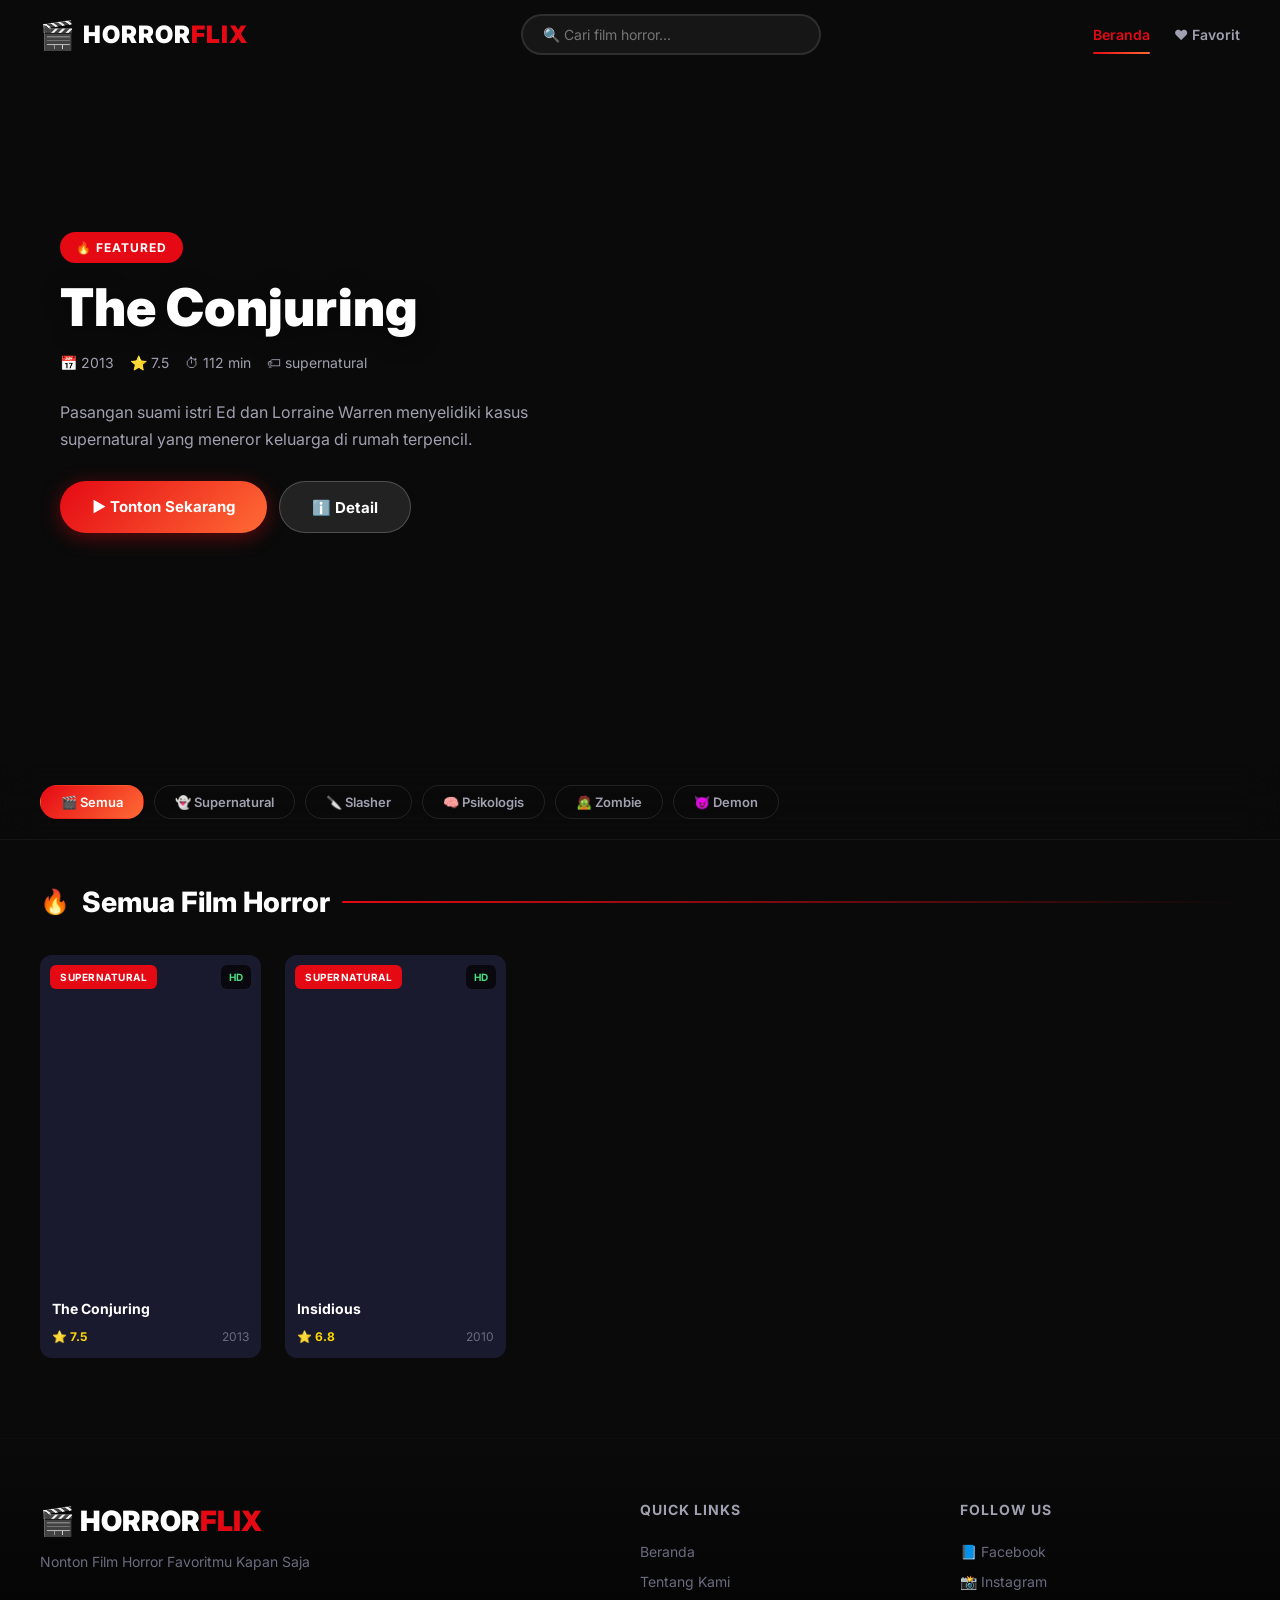
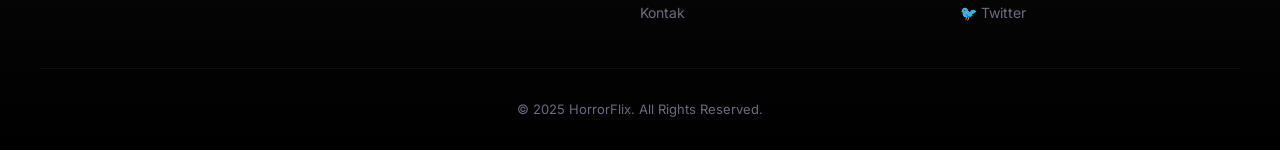
==== index.html @ f8ba984a "First commit from VSCode" ====
<!DOCTYPE html>
<html lang="id">
<head>
    <meta charset="UTF-8">
    <meta name="viewport" content="width=device-width, initial-scale=1.0">
    <title>🎬 HORRORFLIX - Nonton Film Horror</title>
    <link rel="stylesheet" href="style.css">
    <link href="https://fonts.googleapis.com/css2?family=Inter:wght@400;500;600;700;800;900&display=swap" rel="stylesheet">
</head>
<body>

    <!-- ===== NAVBAR ===== -->
    <nav class="navbar" id="navbar">
        <div class="nav-container">
            <div class="nav-logo">
                <span class="logo-icon">🎬</span>
                <span class="logo-text">HORROR<span class="logo-accent">FLIX</span></span>
            </div>
            <div class="nav-search">
                <input type="text" id="searchInput" placeholder="🔍 Cari film horror..." oninput="searchMovies(this.value)">
            </div>
            <div class="nav-links">
                <a href="#" class="nav-link active" onclick="showSection('home')">Beranda</a>
                <a href="#" class="nav-link" onclick="showSection('favorites')">❤️ Favorit</a>
            </div>
        </div>
    </nav>

    <!-- ===== HERO SECTION ===== -->
    <section class="hero" id="heroSection">
        <div class="hero-bg" id="heroBg"></div>
        <div class="hero-overlay"></div>
        <div class="hero-content" id="heroContent">
            <!-- Diisi otomatis oleh JavaScript -->
        </div>
        <div class="hero-fade"></div>
    </section>

    <!-- ===== KATEGORI / GENRE ===== -->
    <section class="categories-bar" id="categoriesBar">
        <button class="cat-btn active" onclick="filterCategory('semua')">🎬 Semua</button>
        <button class="cat-btn" onclick="filterCategory('supernatural')">👻 Supernatural</button>
        <button class="cat-btn" onclick="filterCategory('slasher')">🔪 Slasher</button>
        <button class="cat-btn" onclick="filterCategory('psikologis')">🧠 Psikologis</button>
        <button class="cat-btn" onclick="filterCategory('zombie')">🧟 Zombie</button>
        <button class="cat-btn" onclick="filterCategory('demon')">😈 Demon</button>
    </section>

    <!-- ===== DAFTAR FILM ===== -->
    <main class="main-content">
        <section class="movie-section">
            <h2 class="section-title">
                <span class="title-icon">🔥</span>
                <span id="sectionTitleText">Semua Film Horror</span>
                <span class="title-line"></span>
            </h2>
            <div class="movie-grid" id="movieGrid">
                <!-- Diisi otomatis oleh JavaScript -->
            </div>
            <p class="no-results" id="noResults" style="display:none;">😔 Film tidak ditemukan</p>
        </section>
    </main>

    <!-- ===== MODAL DETAIL FILM ===== -->
    <div class="modal-overlay" id="modalOverlay" onclick="closeModal(event)">
        <div class="modal" id="movieModal" onclick="event.stopPropagation()">
            <button class="modal-close" onclick="closeModal()">&times;</button>
            <div class="modal-hero" id="modalHero">
                <img id="modalHeroImg" src="" alt="">
            </div>
            <div class="modal-body">
                <h1 class="modal-title" id="modalTitle"></h1>
                <div class="modal-meta">
                    <span class="modal-year" id="modalYear"></span>
                    <span class="modal-rating" id="modalRating"></span>
                    <span class="modal-duration" id="modalDuration"></span>
                    <span class="modal-category" id="modalCategory"></span>
                </div>
                <p class="modal-description" id="modalDescription"></p>

                <div class="modal-sinopsis">
                    <h3>📖 Sinopsis</h3>
                    <p id="modalSinopsis"></p>
                </div>

                <!-- Video Thumbnail (Trailer) -->
                <div class="video-section">
                    <h3>🎥 Trailer</h3>
                    <a id="modalTrailerLink" href="#" target="_blank" class="video-thumbnail" id="modalVideoThumb">
                        <img id="modalVideoThumb" src="" alt="Trailer">
                        <div class="play-btn-large">
                            <svg viewBox="0 0 24 24" fill="white"><path d="M8 5v14l11-7z"/></svg>
                        </div>
                        <span class="video-label">▶ Tonton Trailer</span>
                    </a>
                </div>

                <!-- Tombol Nonton -->
                <div class="watch-section">
                    <a id="modalWatchLink" href="#" target="_blank" class="btn-watch">
                        <svg viewBox="0 0 24 24" fill="currentColor"><path d="M8 5v14l11-7z"/></svg>
                        ▶ TONTON SEKARANG
                    </a>
                    <button class="btn-favorite" id="modalFavBtn" onclick="toggleFavorite()">
                        ❤️ Favorit
                    </button>
                </div>
            </div>
        </div>
    </div>

    <!-- ===== FOOTER ===== -->
    <footer class="footer">
        <div class="footer-content">
            <div class="footer-logo">
                <span>🎬 HORROR<span class="logo-accent">FLIX</span></span>
                <p>Nonton Film Horror Favoritmu Kapan Saja</p>
            </div>
            <div class="footer-links">
                <h4>Quick Links</h4>
                <a href="#">Beranda</a>
                <a href="#">Tentang Kami</a>
                <a href="#">Kontak</a>
            </div>
            <div class="footer-social">
                <h4>Follow Us</h4>
                <a href="#">📘 Facebook</a>
                <a href="#">📸 Instagram</a>
                <a href="#">🐦 Twitter</a>
            </div>
        </div>
        <div class="footer-bottom">
            <p>&copy; 2025 HorrorFlix. All Rights Reserved.</p>
        </div>
    </footer>

    <script src="data.js"></script>
    <script src="app.js"></script>
</body>
</html>
---- style.css ----
/* ============================================
   🎬 HORRORFLIX - Professional Movie Website
   ============================================ */

/* === RESET & BASE === */
* {
    margin: 0;
    padding: 0;
    box-sizing: border-box;
}

:root {
    --primary: #e50914;
    --primary-dark: #b20710;
    --bg-dark: #0a0a0a;
    --bg-card: #1a1a2e;
    --bg-card-hover: #16213e;
    --bg-modal: #111118;
    --text-primary: #ffffff;
    --text-secondary: #a0a0b0;
    --text-muted: #6b6b80;
    --accent: #ff6b35;
    --gradient-1: linear-gradient(135deg, #e50914, #ff6b35);
    --gradient-2: linear-gradient(135deg, #1a1a2e, #16213e);
    --shadow: 0 8px 32px rgba(0, 0, 0, 0.4);
    --shadow-hover: 0 16px 48px rgba(229, 9, 20, 0.3);
    --radius: 12px;
    --radius-lg: 20px;
    --transition: all 0.3s cubic-bezier(0.4, 0, 0.2, 1);
}

body {
    font-family: 'Inter', -apple-system, BlinkMacSystemFont, sans-serif;
    background: var(--bg-dark);
    color: var(--text-primary);
    overflow-x: hidden;
    line-height: 1.6;
}

/* Scrollbar */
::-webkit-scrollbar { width: 8px; }
::-webkit-scrollbar-track { background: var(--bg-dark); }
::-webkit-scrollbar-thumb {
    background: var(--primary);
    border-radius: 10px;
}

/* === NAVBAR === */
.navbar {
    position: fixed;
    top: 0;
    left: 0;
    right: 0;
    z-index: 1000;
    padding: 0 40px;
    height: 70px;
    display: flex;
    align-items: center;
    transition: var(--transition);
    background: transparent;
}

.navbar.scrolled {
    background: rgba(10, 10, 10, 0.95);
    backdrop-filter: blur(20px);
    box-shadow: 0 2px 20px rgba(0,0,0,0.5);
}

.nav-container {
    display: flex;
    align-items: center;
    justify-content: space-between;
    width: 100%;
    max-width: 1400px;
    margin: 0 auto;
}

.nav-logo {
    display: flex;
    align-items: center;
    gap: 8px;
    cursor: pointer;
}

.logo-icon { font-size: 28px; }

.logo-text {
    font-size: 24px;
    font-weight: 900;
    letter-spacing: 1px;
}

.logo-accent { color: var(--primary); }

.nav-search input {
    width: 300px;
    padding: 10px 20px;
    border: 2px solid rgba(255,255,255,0.1);
    border-radius: 50px;
    background: rgba(255,255,255,0.05);
    color: white;
    font-size: 14px;
    font-family: inherit;
    transition: var(--transition);
}

.nav-search input:focus {
    outline: none;
    border-color: var(--primary);
    background: rgba(255,255,255,0.1);
    box-shadow: 0 0 20px rgba(229, 9, 20, 0.2);
}

.nav-links {
    display: flex;
    gap: 24px;
}

.nav-link {
    color: var(--text-secondary);
    text-decoration: none;
    font-weight: 600;
    font-size: 14px;
    transition: var(--transition);
    position: relative;
    padding: 8px 0;
}

.nav-link:hover, .nav-link.active {
    color: var(--primary);
}

.nav-link.active::after {
    content: '';
    position: absolute;
    bottom: 0;
    left: 0;
    right: 0;
    height: 2px;
    background: var(--gradient-1);
    border-radius: 2px;
}

/* === HERO SECTION === */
.hero {
    position: relative;
    height: 85vh;
    min-height: 500px;
    display: flex;
    align-items: center;
    overflow: hidden;
}

.hero-bg {
    position: absolute;
    inset: 0;
    background-size: cover;
    background-position: center top;
    transition: opacity 1s ease;
}

.hero-overlay {
    position: absolute;
    inset: 0;
    background: linear-gradient(
        to right,
        rgba(10, 10, 10, 0.95) 0%,
        rgba(10, 10, 10, 0.7) 40%,
        rgba(10, 10, 10, 0.3) 100%
    );
}

.hero-fade {
    position: absolute;
    bottom: 0;
    left: 0;
    right: 0;
    height: 200px;
    background: linear-gradient(to top, var(--bg-dark), transparent);
}

.hero-content {
    position: relative;
    z-index: 2;
    padding: 0 60px;
    max-width: 650px;
    animation: fadeInUp 1s ease;
}

@keyframes fadeInUp {
    from { opacity: 0; transform: translateY(40px); }
    to { opacity: 1; transform: translateY(0); }
}

@keyframes fadeIn {
    from { opacity: 0; }
    to { opacity: 1; }
}

@keyframes scaleIn {
    from { opacity: 0; transform: scale(0.9); }
    to { opacity: 1; transform: scale(1); }
}

@keyframes slideInLeft {
    from { opacity: 0; transform: translateX(-40px); }
    to { opacity: 1; transform: translateX(0); }
}

.hero-badge {
    display: inline-flex;
    align-items: center;
    gap: 6px;
    padding: 6px 16px;
    background: var(--primary);
    border-radius: 50px;
    font-size: 12px;
    font-weight: 700;
    text-transform: uppercase;
    letter-spacing: 1px;
    margin-bottom: 16px;
    animation: fadeInUp 1s ease 0.2s both;
}

.hero-title {
    font-size: 52px;
    font-weight: 900;
    line-height: 1.1;
    margin-bottom: 16px;
    animation: fadeInUp 1s ease 0.3s both;
    text-shadow: 2px 4px 20px rgba(0,0,0,0.5);
}

.hero-desc {
    font-size: 16px;
    color: var(--text-secondary);
    margin-bottom: 28px;
    line-height: 1.7;
    animation: fadeInUp 1s ease 0.4s both;
}

.hero-meta {
    display: flex;
    align-items: center;
    gap: 16px;
    margin-bottom: 24px;
    animation: fadeInUp 1s ease 0.5s both;
}

.hero-meta span {
    display: flex;
    align-items: center;
    gap: 4px;
    font-size: 14px;
    color: var(--text-secondary);
}

.hero-buttons {
    display: flex;
    gap: 12px;
    animation: fadeInUp 1s ease 0.6s both;
}

.btn-hero {
    display: inline-flex;
    align-items: center;
    gap: 8px;
    padding: 14px 32px;
    border: none;
    border-radius: 50px;
    font-size: 15px;
    font-weight: 700;
    cursor: pointer;
    transition: var(--transition);
    font-family: inherit;
    text-decoration: none;
}

.btn-hero-primary {
    background: var(--gradient-1);
    color: white;
    box-shadow: 0 4px 20px rgba(229, 9, 20, 0.4);
}

.btn-hero-primary:hover {
    transform: translateY(-2px);
    box-shadow: 0 8px 30px rgba(229, 9, 20, 0.6);
}

.btn-hero-secondary {
    background: rgba(255,255,255,0.1);
    color: white;
    backdrop-filter: blur(10px);
    border: 1px solid rgba(255,255,255,0.2);
}

.btn-hero-secondary:hover {
    background: rgba(255,255,255,0.2);
    transform: translateY(-2px);
}

/* === CATEGORIES BAR === */
.categories-bar {
    display: flex;
    gap: 10px;
    padding: 20px 40px;
    overflow-x: auto;
    position: sticky;
    top: 70px;
    z-index: 50;
    background: rgba(10, 10, 10, 0.9);
    backdrop-filter: blur(20px);
    border-bottom: 1px solid rgba(255,255,255,0.05);
}

.cat-btn {
    padding: 8px 20px;
    border: 1px solid rgba(255,255,255,0.1);
    border-radius: 50px;
    background: transparent;
    color: var(--text-secondary);
    font-size: 13px;
    font-weight: 600;
    cursor: pointer;
    transition: var(--transition);
    white-space: nowrap;
    font-family: inherit;
}

.cat-btn:hover {
    border-color: var(--primary);
    color: var(--primary);
}

.cat-btn.active {
    background: var(--gradient-1);
    border-color: transparent;
    color: white;
}

/* === MOVIE GRID === */
.main-content {
    padding: 40px 40px 80px;
    max-width: 1400px;
    margin: 0 auto;
}

.section-title {
    font-size: 28px;
    font-weight: 800;
    margin-bottom: 30px;
    display: flex;
    align-items: center;
    gap: 12px;
}

.title-icon { font-size: 24px; }

.title-line {
    flex: 1;
    height: 2px;
    background: linear-gradient(to right, var(--primary), transparent);
    border-radius: 2px;
}

.movie-grid {
    display: grid;
    grid-template-columns: repeat(auto-fill, minmax(200px, 1fr));
    gap: 24px;
}

/* === MOVIE CARD === */
.movie-card {
    position: relative;
    border-radius: var(--radius);
    overflow: hidden;
    cursor: pointer;
    transition: var(--transition);
    animation: scaleIn 0.5s ease both;
    background: var(--bg-card);
}

.movie-card:hover {
    transform: translateY(-10px) scale(1.03);
    box-shadow: var(--shadow-hover);
    z-index: 10;
}

.movie-card:nth-child(1) { animation-delay: 0.05s; }
.movie-card:nth-child(2) { animation-delay: 0.1s; }
.movie-card:nth-child(3) { animation-delay: 0.15s; }
.movie-card:nth-child(4) { animation-delay: 0.2s; }
.movie-card:nth-child(5) { animation-delay: 0.25s; }
.movie-card:nth-child(6) { animation-delay: 0.3s; }
.movie-card:nth-child(7) { animation-delay: 0.35s; }
.movie-card:nth-child(8) { animation-delay: 0.4s; }

.card-poster {
    position: relative;
    width: 100%;
    aspect-ratio: 2/3;
    overflow: hidden;
}

.card-poster img {
    width: 100%;
    height: 100%;
    object-fit: cover;
    transition: var(--transition);
}

.movie-card:hover .card-poster img {
    transform: scale(1.1);
}

.card-overlay {
    position: absolute;
    inset: 0;
    background: linear-gradient(
        to top,
        rgba(10, 10, 10, 0.95) 0%,
        rgba(10, 10, 10, 0.3) 50%,
        transparent 100%
    );
    opacity: 0;
    transition: var(--transition);
    display: flex;
    align-items: flex-end;
    padding: 16px;
}

.movie-card:hover .card-overlay {
    opacity: 1;
}

.card-play-icon {
    position: absolute;
    top: 50%;
    left: 50%;
    transform: translate(-50%, -50%) scale(0);
    width: 50px;
    height: 50px;
    background: var(--primary);
    border-radius: 50%;
    display: flex;
    align-items: center;
    justify-content: center;
    transition: var(--transition);
    box-shadow: 0 4px 20px rgba(229, 9, 20, 0.5);
}

.movie-card:hover .card-play-icon {
    transform: translate(-50%, -50%) scale(1);
}

.card-play-icon svg {
    width: 24px;
    height: 24px;
    fill: white;
    margin-left: 3px;
}

.card-info {
    padding: 12px;
}

.card-title {
    font-size: 14px;
    font-weight: 700;
    margin-bottom: 6px;
    white-space: nowrap;
    overflow: hidden;
    text-overflow: ellipsis;
}

.card-meta {
    display: flex;
    align-items: center;
    justify-content: space-between;
    font-size: 12px;
    color: var(--text-muted);
}

.card-rating {
    display: flex;
    align-items: center;
    gap: 3px;
    color: #ffd700;
    font-weight: 700;
}

.card-year {
    color: var(--text-muted);
}

.card-category-tag {
    position: absolute;
    top: 10px;
    left: 10px;
    padding: 4px 10px;
    background: var(--primary);
    border-radius: 6px;
    font-size: 10px;
    font-weight: 700;
    text-transform: uppercase;
    letter-spacing: 0.5px;
    z-index: 2;
}

.card-quality {
    position: absolute;
    top: 10px;
    right: 10px;
    padding: 4px 8px;
    background: rgba(0,0,0,0.7);
    border-radius: 6px;
    font-size: 10px;
    font-weight: 700;
    color: #4ade80;
    z-index: 2;
}

/* === MODAL === */
.modal-overlay {
    position: fixed;
    inset: 0;
    background: rgba(0, 0, 0, 0.85);
    backdrop-filter: blur(10px);
    z-index: 2000;
    display: none;
    align-items: center;
    justify-content: center;
    padding: 20px;
    animation: fadeIn 0.3s ease;
}

.modal-overlay.active {
    display: flex;
}

.modal {
    background: var(--bg-modal);
    border-radius: var(--radius-lg);
    max-width: 800px;
    width: 100%;
    max-height: 90vh;
    overflow-y: auto;
    position: relative;
    animation: scaleIn 0.4s ease;
    box-shadow: 0 20px 60px rgba(0,0,0,0.5);
}

.modal-close {
    position: absolute;
    top: 16px;
    right: 16px;
    width: 40px;
    height: 40px;
    border: none;
    border-radius: 50%;
    background: rgba(0,0,0,0.6);
    color: white;
    font-size: 24px;
    cursor: pointer;
    z-index: 10;
    transition: var(--transition);
    display: flex;
    align-items: center;
    justify-content: center;
    backdrop-filter: blur(10px);
}

.modal-close:hover {
    background: var(--primary);
    transform: rotate(90deg);
}

.modal-hero {
    position: relative;
    width: 100%;
    height: 300px;
    overflow: hidden;
}

.modal-hero img {
    width: 100%;
    height: 100%;
    object-fit: cover;
}

.modal-hero::after {
    content: '';
    position: absolute;
    bottom: 0;
    left: 0;
    right: 0;
    height: 150px;
    background: linear-gradient(to top, var(--bg-modal), transparent);
}

.modal-body {
    padding: 24px 32px 32px;
    margin-top: -40px;
    position: relative;
    z-index: 2;
}

.modal-title {
    font-size: 32px;
    font-weight: 900;
    margin-bottom: 12px;
    line-height: 1.2;
}

.modal-meta {
    display: flex;
    flex-wrap: wrap;
    gap: 12px;
    margin-bottom: 20px;
}

.modal-meta span {
    display: inline-flex;
    align-items: center;
    gap: 4px;
    padding: 4px 12px;
    background: rgba(255,255,255,0.08);
    border-radius: 50px;
    font-size: 13px;
    font-weight: 600;
}

.modal-rating {
    color: #ffd700 !important;
    background: rgba(255, 215, 0, 0.1) !important;
}

.modal-category {
    color: var(--primary) !important;
    background: rgba(229, 9, 20, 0.1) !important;
}

.modal-description {
    font-size: 15px;
    color: var(--text-secondary);
    line-height: 1.7;
    margin-bottom: 24px;
}

.modal-sinopsis {
    margin-bottom: 24px;
    padding: 20px;
    background: rgba(255,255,255,0.03);
    border-radius: var(--radius);
    border-left: 3px solid var(--primary);
}

.modal-sinopsis h3 {
    font-size: 16px;
    margin-bottom: 8px;
}

.modal-sinopsis p {
    font-size: 14px;
    color: var(--text-secondary);
    line-height: 1.7;
}

/* Video Section */
.video-section {
    margin-bottom: 24px;
}

.video-section h3 {
    font-size: 18px;
    margin-bottom: 12px;
}

.video-thumbnail {
    position: relative;
    display: block;
    border-radius: var(--radius);
    overflow: hidden;
    cursor: pointer;
    transition: var(--transition);
}

.video-thumbnail:hover {
    transform: scale(1.02);
    box-shadow: 0 8px 30px rgba(229, 9, 20, 0.3);
}

.video-thumbnail img {
    width: 100%;
    height: 250px;
    object-fit: cover;
    display: block;
}

.play-btn-large {
    position: absolute;
    top: 50%;
    left: 50%;
    transform: translate(-50%, -50%);
    width: 70px;
    height: 70px;
    background: var(--primary);
    border-radius: 50%;
    display: flex;
    align-items: center;
    justify-content: center;
    box-shadow: 0 4px 30px rgba(229, 9, 20, 0.5);
    transition: var(--transition);
}

.video-thumbnail:hover .play-btn-large {
    transform: translate(-50%, -50%) scale(1.1);
    box-shadow: 0 8px 40px rgba(229, 9, 20, 0.7);
}

.play-btn-large svg {
    width: 30px;
    height: 30px;
    margin-left: 4px;
}

.video-label {
    position: absolute;
    bottom: 12px;
    left: 50%;
    transform: translateX(-50%);
    padding: 6px 16px;
    background: rgba(0,0,0,0.7);
    border-radius: 50px;
    font-size: 12px;
    font-weight: 700;
    backdrop-filter: blur(10px);
}

/* Watch Section */
.watch-section {
    display: flex;
    gap: 12px;
    flex-wrap: wrap;
}

.btn-watch {
    display: inline-flex;
    align-items: center;
    gap: 10px;
    padding: 16px 40px;
    background: var(--gradient-1);
    color: white;
    text-decoration: none;
    border-radius: 50px;
    font-size: 16px;
    font-weight: 800;
    transition: var(--transition);
    box-shadow: 0 4px 20px rgba(229, 9, 20, 0.4);
}

.btn-watch:hover {
    transform: translateY(-3px);
    box-shadow: 0 8px 30px rgba(229, 9, 20, 0.6);
}

.btn-watch svg {
    width: 20px;
    height: 20px;
}

.btn-favorite {
    display: inline-flex;
    align-items: center;
    gap: 8px;
    padding: 16px 28px;
    background: rgba(255,255,255,0.08);
    border: 2px solid rgba(255,255,255,0.15);
    color: white;
    border-radius: 50px;
    font-size: 14px;
    font-weight: 700;
    cursor: pointer;
    transition: var(--transition);
    font-family: inherit;
}

.btn-favorite:hover {
    background: rgba(255,255,255,0.15);
    border-color: var(--primary);
}

.btn-favorite.favorited {
    background: var(--primary);
    border-color: var(--primary);
}

/* === NO RESULTS === */
.no-results {
    text-align: center;
    padding: 60px 20px;
    font-size: 18px;
    color: var(--text-muted);
}

/* === FOOTER === */
.footer {
    background: linear-gradient(to top, #000000, var(--bg-dark));
    border-top: 1px solid rgba(255,255,255,0.05);
    padding: 60px 40px 30px;
}

.footer-content {
    max-width: 1400px;
    margin: 0 auto;
    display: grid;
    grid-template-columns: 2fr 1fr 1fr;
    gap: 40px;
    margin-bottom: 40px;
}

.footer-logo span {
    font-size: 28px;
    font-weight: 900;
}

.footer-logo p {
    color: var(--text-muted);
    margin-top: 8px;
    font-size: 14px;
}

.footer-links h4,
.footer-social h4 {
    font-size: 14px;
    text-transform: uppercase;
    letter-spacing: 1px;
    margin-bottom: 16px;
    color: var(--text-secondary);
}

.footer-links a,
.footer-social a {
    display: block;
    color: var(--text-muted);
    text-decoration: none;
    padding: 4px 0;
    font-size: 14px;
    transition: var(--transition);
}

.footer-links a:hover,
.footer-social a:hover {
    color: var(--primary);
    padding-left: 8px;
}

.footer-bottom {
    text-align: center;
    padding-top: 30px;
    border-top: 1px solid rgba(255,255,255,0.05);
    color: var(--text-muted);
    font-size: 13px;
}

/* === RESPONSIVE === */
@media (max-width: 768px) {
    .navbar { padding: 0 16px; }
    .nav-search input { width: 160px; }
    .nav-links { gap: 12px; }
    .hero { height: 70vh; }
    .hero-content { padding: 0 24px; }
    .hero-title { font-size: 32px; }
    .hero-desc { font-size: 14px; }
    .categories-bar { padding: 16px; }
    .main-content { padding: 24px 16px 60px; }
    .movie-grid {
        grid-template-columns: repeat(auto-fill, minmax(140px, 1fr));
        gap: 12px;
    }
    .modal-body { padding: 16px 20px 24px; }
    .modal-title { font-size: 24px; }
    .footer-content {
        grid-template-columns: 1fr;
        gap: 24px;
    }
    .hero-buttons { flex-direction: column; }
    .watch-section { flex-direction: column; }
}

@media (max-width: 480px) {
    .nav-search { display: none; }
    .hero-title { font-size: 26px; }
    .movie-grid {
        grid-template-columns: repeat(2, 1fr);
        gap: 10px;
    }
    .card-title { font-size: 12px; }
}
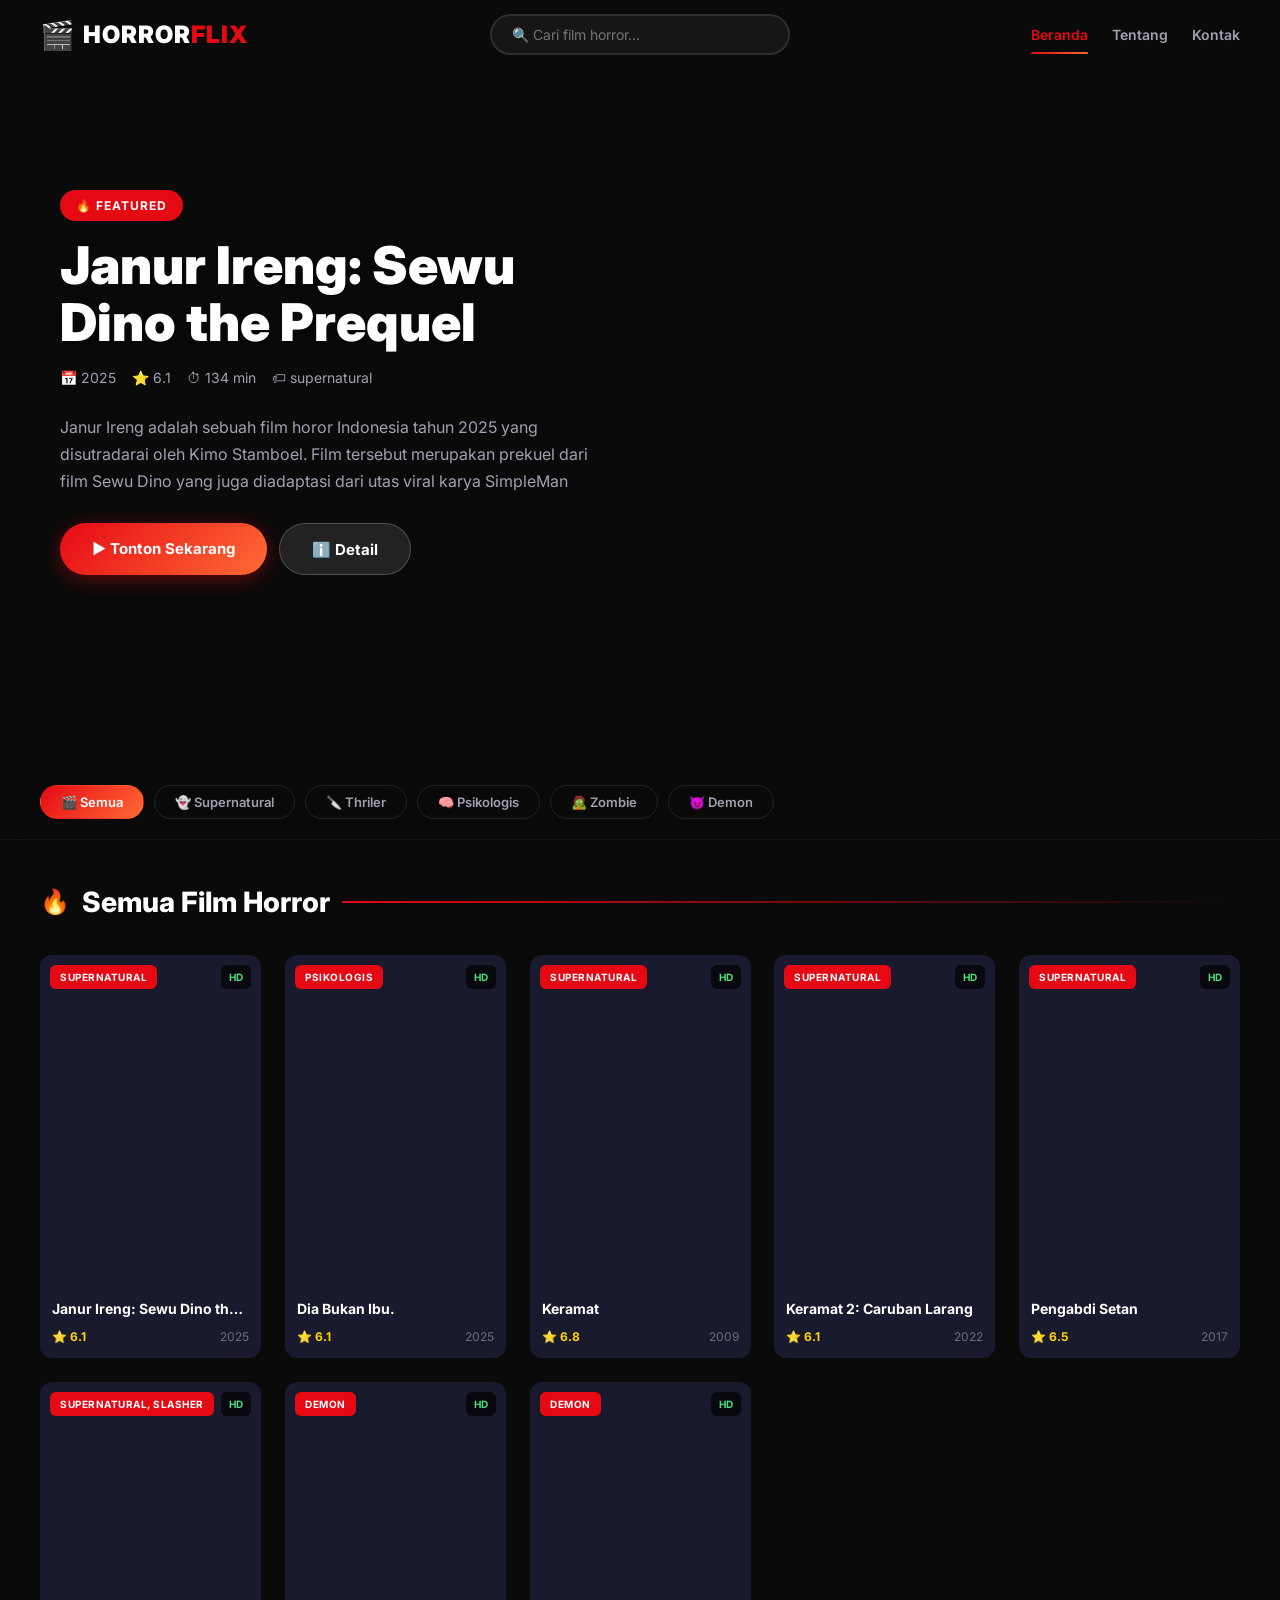
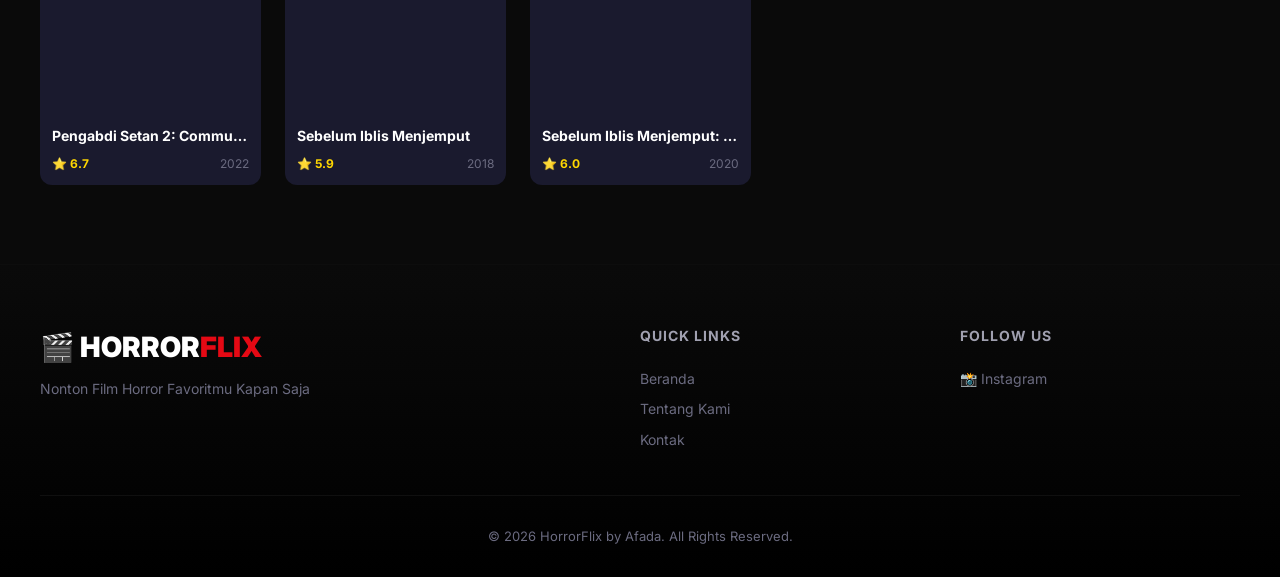
==== commit 4688d0a1: "Tambah halaman Tentang Kami & Kontak + update navbar & footer" ====
--- a/index.html
+++ b/index.html
@@ -20,8 +20,9 @@
                 <input type="text" id="searchInput" placeholder="🔍 Cari film horror..." oninput="searchMovies(this.value)">
             </div>
             <div class="nav-links">
-                <a href="#" class="nav-link active" onclick="showSection('home')">Beranda</a>
-                <a href="#" class="nav-link" onclick="showSection('favorites')">❤️ Favorit</a>
+            <a href="index.html" class="nav-link active">Beranda</a>
+            <a href="tentang.html" class="nav-link">Tentang</a>
+            <a href="kontak.html" class="nav-link">Kontak</a>
             </div>
         </div>
     </nav>
@@ -40,7 +41,7 @@
     <section class="categories-bar" id="categoriesBar">
         <button class="cat-btn active" onclick="filterCategory('semua')">🎬 Semua</button>
         <button class="cat-btn" onclick="filterCategory('supernatural')">👻 Supernatural</button>
-        <button class="cat-btn" onclick="filterCategory('slasher')">🔪 Slasher</button>
+        <button class="cat-btn" onclick="filterCategory('slasher')">🔪 Thriler</button>
         <button class="cat-btn" onclick="filterCategory('psikologis')">🧠 Psikologis</button>
         <button class="cat-btn" onclick="filterCategory('zombie')">🧟 Zombie</button>
         <button class="cat-btn" onclick="filterCategory('demon')">😈 Demon</button>
@@ -117,20 +118,18 @@
                 <p>Nonton Film Horror Favoritmu Kapan Saja</p>
             </div>
             <div class="footer-links">
-                <h4>Quick Links</h4>
-                <a href="#">Beranda</a>
-                <a href="#">Tentang Kami</a>
-                <a href="#">Kontak</a>
-            </div>
+    <h4>Quick Links</h4>
+    <a href="index.html">Beranda</a>
+    <a href="tentang.html">Tentang Kami</a>
+    <a href="kontak.html">Kontak</a>
+</div>
             <div class="footer-social">
                 <h4>Follow Us</h4>
-                <a href="#">📘 Facebook</a>
-                <a href="#">📸 Instagram</a>
-                <a href="#">🐦 Twitter</a>
+                <a href="https://www.instagram.com/afadaahmd?igsh=MW01dTc3ZzJ6a3RiYw==">📸 Instagram</a>
             </div>
         </div>
         <div class="footer-bottom">
-            <p>&copy; 2025 HorrorFlix. All Rights Reserved.</p>
+            <p>&copy; 2026 HorrorFlix by Afada. All Rights Reserved.</p>
         </div>
     </footer>
 
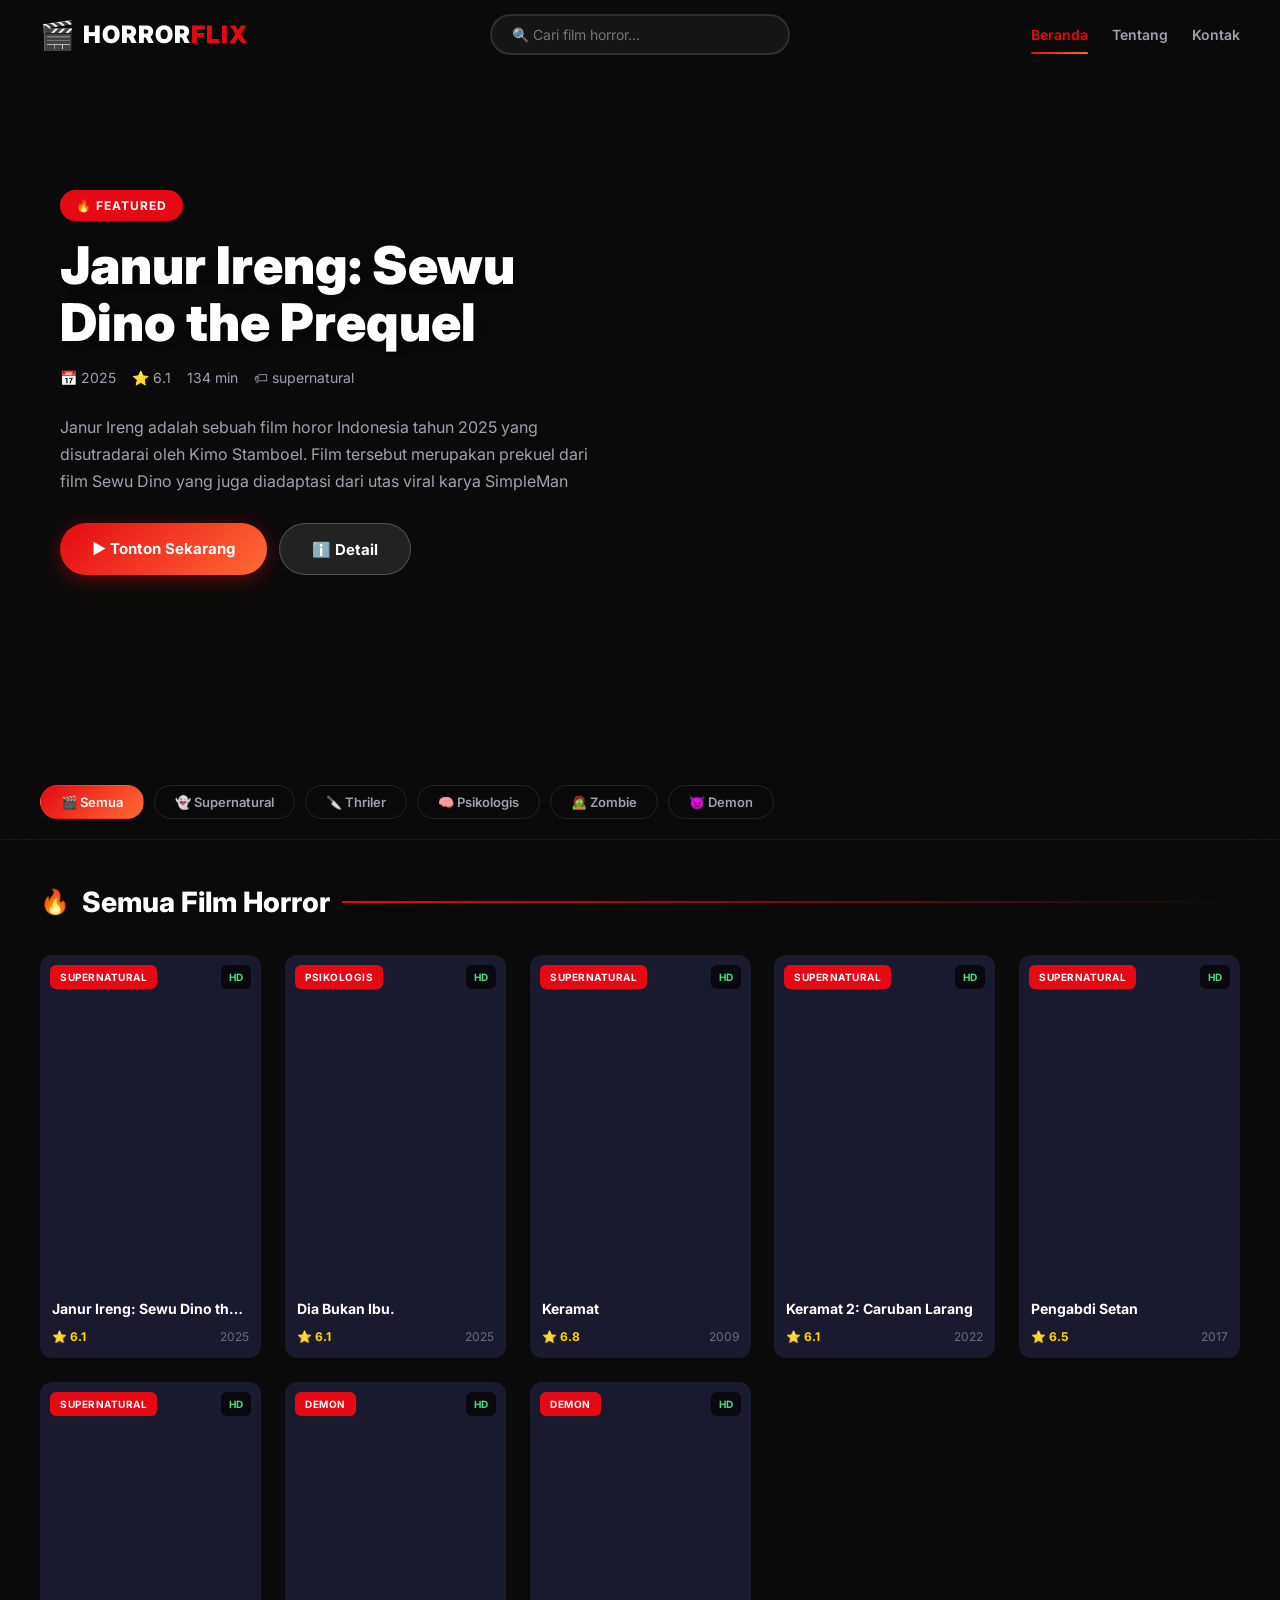
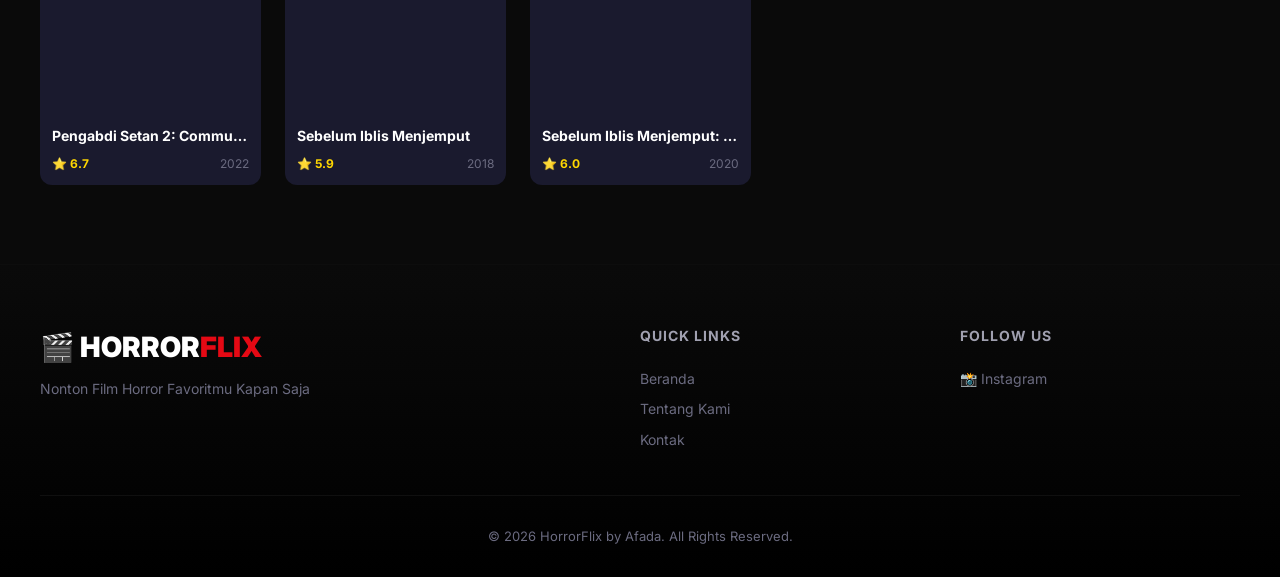
==== commit 7b36e929: "Edit index.html: update filterCategory" ====
--- a/index.html
+++ b/index.html
@@ -41,7 +41,7 @@
     <section class="categories-bar" id="categoriesBar">
         <button class="cat-btn active" onclick="filterCategory('semua')">🎬 Semua</button>
         <button class="cat-btn" onclick="filterCategory('supernatural')">👻 Supernatural</button>
-        <button class="cat-btn" onclick="filterCategory('slasher')">🔪 Thriler</button>
+        <button class="cat-btn" onclick="filterCategory('thriler')">🔪 Thriler</button>
         <button class="cat-btn" onclick="filterCategory('psikologis')">🧠 Psikologis</button>
         <button class="cat-btn" onclick="filterCategory('zombie')">🧟 Zombie</button>
         <button class="cat-btn" onclick="filterCategory('demon')">😈 Demon</button>
